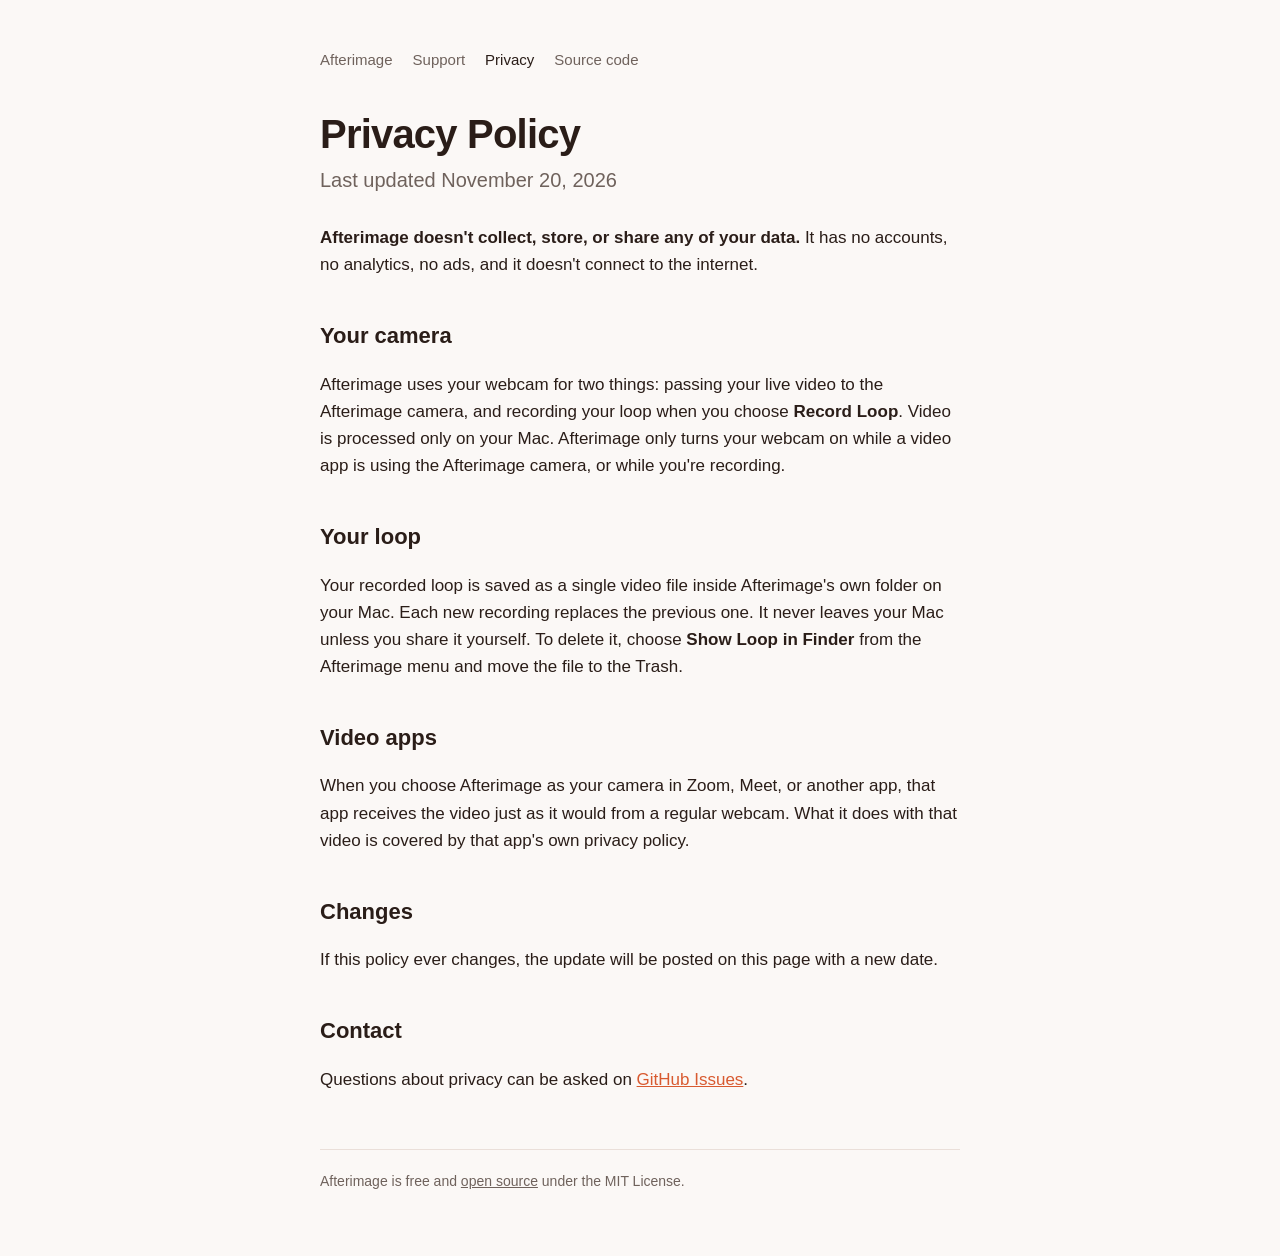
==== docs/privacy.html @ 41e077d1 "Add website with privacy and support pages; align webcam picker The site lives in docs/ for GitHub P" ====
<!doctype html>
<html lang="en">
<head>
<meta charset="utf-8">
<meta name="viewport" content="width=device-width, initial-scale=1">
<title>Privacy Policy — Afterimage</title>
<meta name="description" content="Afterimage is a free Mac app that shows a looping video of you on Zoom, Meet, and other video calls when you need a moment away.">
<link rel="icon" href="icon.png">
<link rel="stylesheet" href="style.css">
</head>
<body>
<main>
<nav>
  <a href="./">Afterimage</a>
  <a href="support.html">Support</a>
  <a href="privacy.html" aria-current="page">Privacy</a>
  <a href="https://github.com/leohanon/afterimage">Source code</a>
</nav>
<h1>Privacy Policy</h1>
<p class="tagline">Last updated November 20, 2026</p>

<p><strong>Afterimage doesn't collect, store, or share any of your data.</strong> It has no accounts, no analytics, no ads, and it doesn't connect to the internet.</p>

<h2>Your camera</h2>
<p>Afterimage uses your webcam for two things: passing your live video to the Afterimage camera, and recording your loop when you choose <strong>Record Loop</strong>. Video is processed only on your Mac. Afterimage only turns your webcam on while a video app is using the Afterimage camera, or while you're recording.</p>

<h2>Your loop</h2>
<p>Your recorded loop is saved as a single video file inside Afterimage's own folder on your Mac. Each new recording replaces the previous one. It never leaves your Mac unless you share it yourself. To delete it, choose <strong>Show Loop in Finder</strong> from the Afterimage menu and move the file to the Trash.</p>

<h2>Video apps</h2>
<p>When you choose Afterimage as your camera in Zoom, Meet, or another app, that app receives the video just as it would from a regular webcam. What it does with that video is covered by that app's own privacy policy.</p>

<h2>Changes</h2>
<p>If this policy ever changes, the update will be posted on this page with a new date.</p>

<h2>Contact</h2>
<p>Questions about privacy can be asked on <a href="https://github.com/leohanon/afterimage/issues">GitHub Issues</a>.</p>
<footer>Afterimage is free and <a href="https://github.com/leohanon/afterimage">open source</a> under the MIT License.</footer>
</main>
</body>
</html>
---- docs/style.css ----
:root {
  --bg: #fbf8f6;
  --text: #2a1d18;
  --muted: #6f625c;
  --line: #eadfd9;
  --card: #ffffff;
  --accent: #d85a30;
  --accent-text: #ffffff;
}
@media (prefers-color-scheme: dark) {
  :root {
    --bg: #1c1715;
    --text: #f3ece8;
    --muted: #b3a7a1;
    --line: #3a302c;
    --card: #26201d;
    --accent: #e4693f;
  }
}
* { box-sizing: border-box; }
body {
  margin: 0;
  background: var(--bg);
  color: var(--text);
  font: 17px/1.6 -apple-system, BlinkMacSystemFont, "SF Pro Text", "Helvetica Neue", sans-serif;
}
main { max-width: 680px; margin: 0 auto; padding: 48px 20px 64px; }
a { color: var(--accent); }
nav { display: flex; gap: 20px; font-size: 15px; margin-bottom: 40px; }
nav a { color: var(--muted); text-decoration: none; }
nav a:hover, nav a[aria-current] { color: var(--text); }
h1 { font-size: 40px; line-height: 1.1; margin: 16px 0 8px; letter-spacing: -0.02em; }
h2 { font-size: 22px; margin: 40px 0 12px; }
h3 { font-size: 17px; margin: 24px 0 4px; }
.tagline { font-size: 20px; color: var(--muted); margin: 0 0 28px; }
.icon { width: 112px; height: 112px; display: block; }
.buttons { display: flex; flex-wrap: wrap; gap: 12px; align-items: center; }
.button {
  display: inline-block; padding: 12px 22px; border-radius: 12px;
  background: var(--accent); color: var(--accent-text); text-decoration: none; font-weight: 600;
}
.soon { color: var(--muted); font-size: 15px; }
.fine { color: var(--muted); font-size: 15px; margin-top: 12px; }
ol.steps { list-style: none; counter-reset: step; padding: 0; margin: 0; }
ol.steps li { counter-increment: step; position: relative; padding-left: 40px; margin: 12px 0; }
ol.steps li::before {
  content: counter(step); position: absolute; left: 0; top: 1px;
  width: 26px; height: 26px; border-radius: 50%;
  background: var(--accent); color: var(--accent-text);
  font-size: 14px; font-weight: 700; text-align: center; line-height: 26px;
}
.card { background: var(--card); border: 1px solid var(--line); border-radius: 14px; padding: 4px 20px 16px; margin-top: 12px; }
footer { margin-top: 56px; padding-top: 20px; border-top: 1px solid var(--line); color: var(--muted); font-size: 14px; }
footer a { color: var(--muted); }
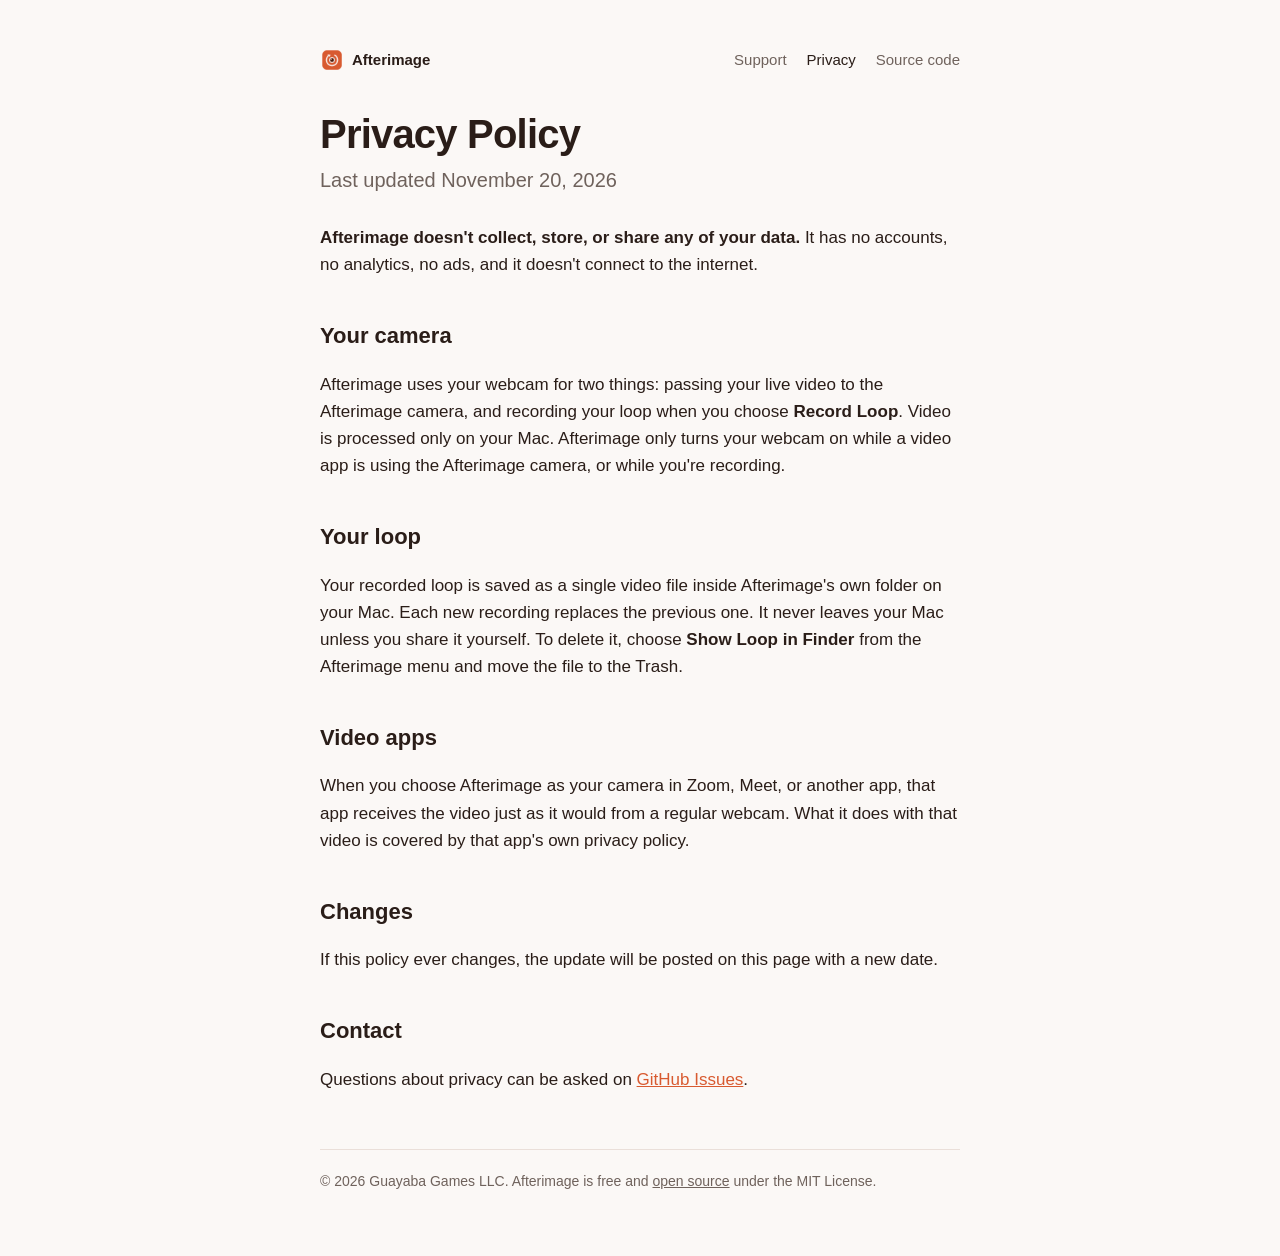
==== commit 0b1d09b9: "Redesign the home page with screenshots; license under Guayaba Games LLC The home page is now a wide" ====
--- a/docs/privacy.html
+++ b/docs/privacy.html
@@ -11,10 +11,12 @@
 <body>
 <main>
 <nav>
-  <a href="./">Afterimage</a>
-  <a href="support.html">Support</a>
-  <a href="privacy.html" aria-current="page">Privacy</a>
-  <a href="https://github.com/leohanon/afterimage">Source code</a>
+  <a class="brand" href="./"><img src="icon.png" alt="">Afterimage</a>
+  <span class="links">
+    <a href="support.html">Support</a>
+    <a href="privacy.html" aria-current="page">Privacy</a>
+    <a href="https://github.com/leohanon/afterimage">Source code</a>
+  </span>
 </nav>
 <h1>Privacy Policy</h1>
 <p class="tagline">Last updated November 20, 2026</p>
@@ -35,7 +37,7 @@
 
 <h2>Contact</h2>
 <p>Questions about privacy can be asked on <a href="https://github.com/leohanon/afterimage/issues">GitHub Issues</a>.</p>
-<footer>Afterimage is free and <a href="https://github.com/leohanon/afterimage">open source</a> under the MIT License.</footer>
+<footer>© 2026 Guayaba Games LLC. Afterimage is free and <a href="https://github.com/leohanon/afterimage">open source</a> under the MIT License.</footer>
 </main>
 </body>
 </html>
--- a/docs/style.css
+++ b/docs/style.css
@@ -52,3 +52,59 @@
 .card { background: var(--card); border: 1px solid var(--line); border-radius: 14px; padding: 4px 20px 16px; margin-top: 12px; }
 footer { margin-top: 56px; padding-top: 20px; border-top: 1px solid var(--line); color: var(--muted); font-size: 14px; }
 footer a { color: var(--muted); }
+.tip { background: var(--card); border: 1px solid var(--line); border-left: 4px solid var(--accent); border-radius: 10px; padding: 12px 16px; margin: 20px 0 0; font-size: 16px; }
+
+/* ---------- shared nav ---------- */
+nav { align-items: center; justify-content: space-between; flex-wrap: wrap; row-gap: 8px; }
+nav .brand { display: flex; align-items: center; gap: 8px; color: var(--text); font-weight: 600; }
+nav .brand img { width: 24px; height: 24px; }
+nav .links { display: flex; gap: 20px; }
+
+/* ---------- home page ---------- */
+.home main { max-width: 1080px; padding-top: 28px; }
+.home section { margin-top: 96px; }
+.home section.hero { margin-top: 32px; }
+.accent { color: var(--accent); }
+
+.hero { display: grid; grid-template-columns: 1fr 1.1fr; gap: 56px; align-items: center; }
+.hero h1 { font-size: 56px; margin: 0 0 16px; }
+.hero .tagline { font-size: 20px; margin-bottom: 28px; }
+
+.shot { margin: 0; border-radius: 20px; overflow: hidden; background: #f6dccf;
+  box-shadow: 0 1px 2px rgba(60,20,5,.08), 0 20px 50px rgba(60,20,5,.14); }
+.shot img { display: block; width: 100%; height: auto; }
+
+.section-title { font-size: 32px; text-align: center; margin: 0 0 48px; letter-spacing: -0.01em; }
+
+.feature { display: grid; grid-template-columns: 1fr 1fr; gap: 64px; align-items: center; margin-bottom: 80px; }
+.feature:last-child { margin-bottom: 0; }
+.feature.reverse .feature-text { order: 2; }
+.feature h3 { font-size: 26px; margin: 12px 0 8px; letter-spacing: -0.01em; }
+.feature p { color: var(--muted); margin: 0 0 12px; }
+.feature .tip, .feature .note { color: var(--text); }
+.feature .note { font-size: 15px; background: var(--card); border: 1px solid var(--line); border-radius: 10px; padding: 12px 16px; }
+.shot.narrow { max-width: 380px; justify-self: center; }
+.num { display: inline-block; width: 34px; height: 34px; border-radius: 50%; background: var(--accent); color: var(--accent-text);
+  font-weight: 700; text-align: center; line-height: 34px; }
+
+.grid { display: grid; grid-template-columns: repeat(3, 1fr); gap: 20px; }
+.grid .card { margin: 0; padding: 22px 24px; }
+.grid .card h3 { margin-top: 0; }
+.grid .card p { color: var(--muted); margin: 0; font-size: 16px; }
+
+.cta { text-align: center; background: var(--card); border: 1px solid var(--line); border-radius: 24px; padding: 48px 20px; }
+.cta img { display: block; margin: 0 auto 8px; }
+.cta h2 { margin: 0 0 20px; font-size: 28px; }
+.buttons.center { justify-content: center; }
+
+@media (max-width: 820px) {
+  .home section { margin-top: 64px; }
+  .hero, .feature { grid-template-columns: 1fr; gap: 28px; }
+  .hero h1 { font-size: 42px; }
+  .feature { margin-bottom: 56px; }
+  .feature.reverse .feature-text { order: 0; }
+  .grid { grid-template-columns: 1fr; }
+  .section-title { margin-bottom: 32px; }
+}
+.shot.narrow { max-width: 400px; justify-self: center; }
+.shot.small { max-width: 340px; }
